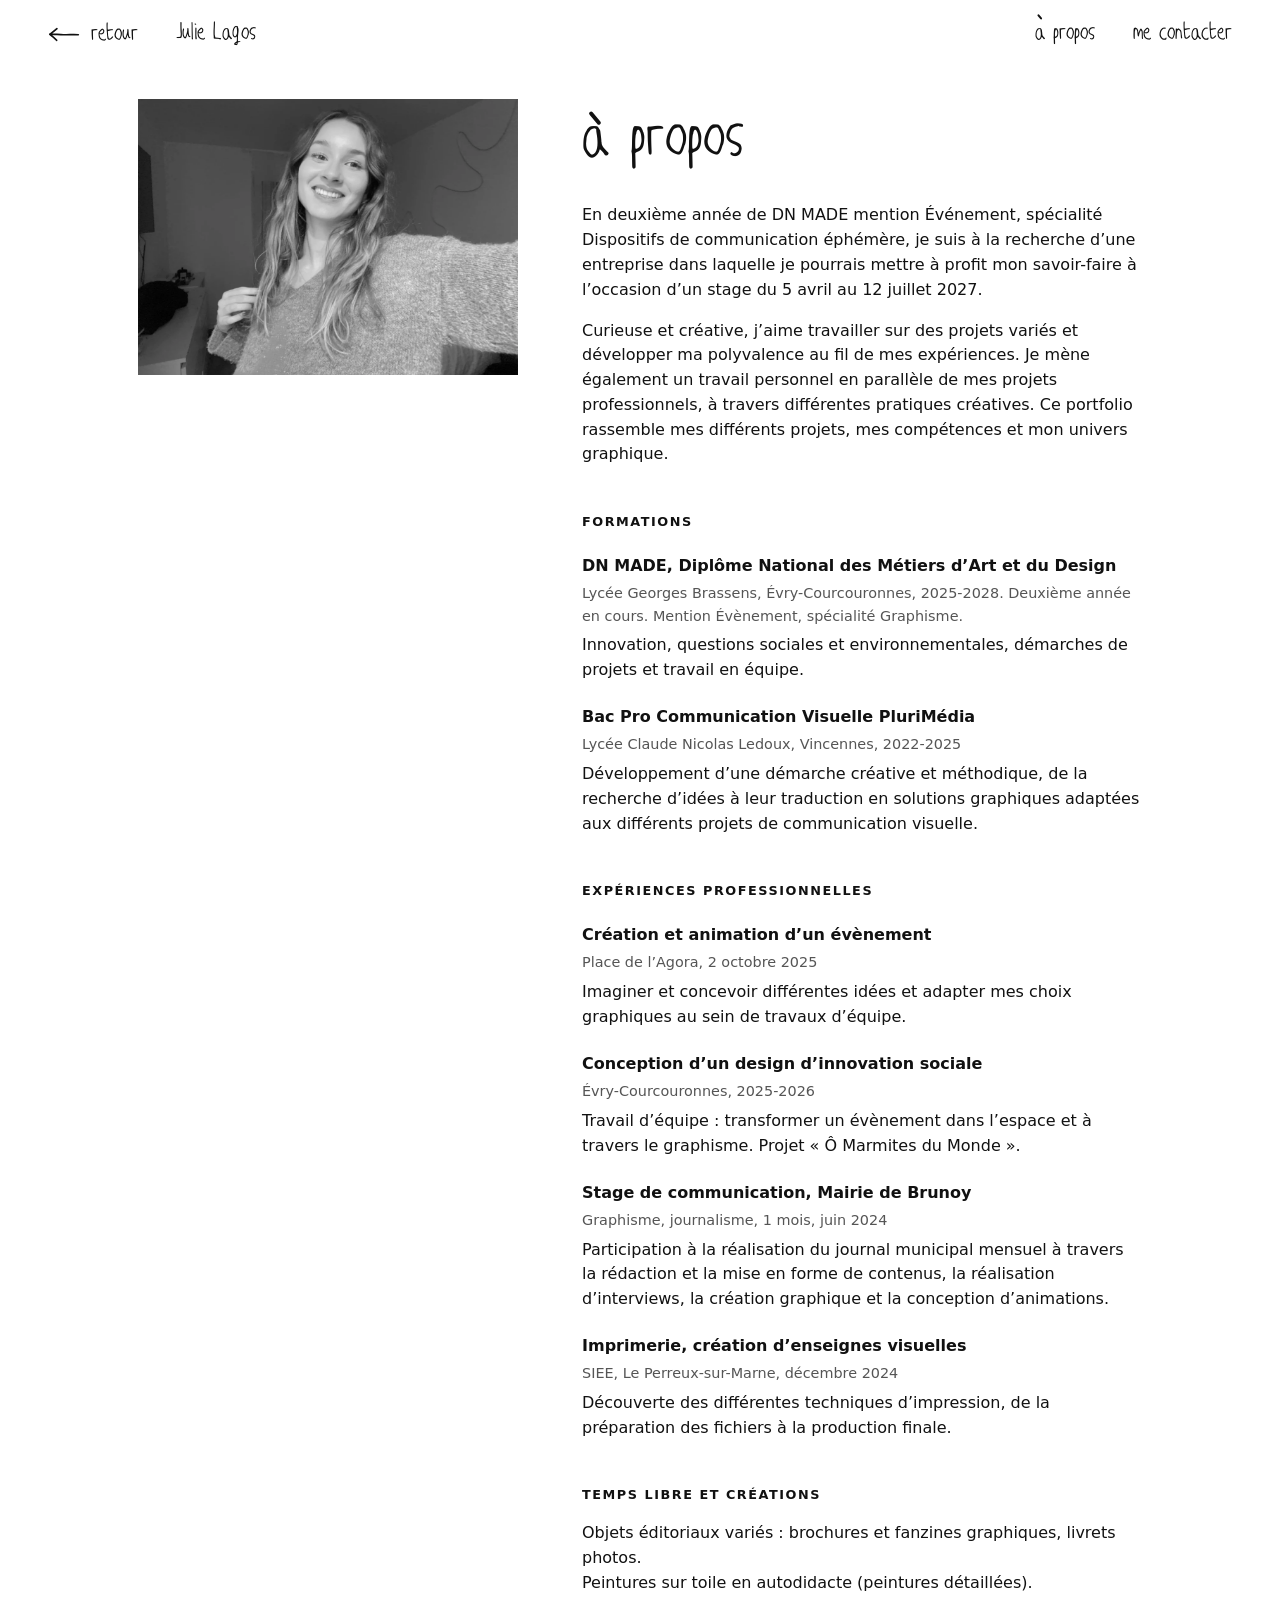
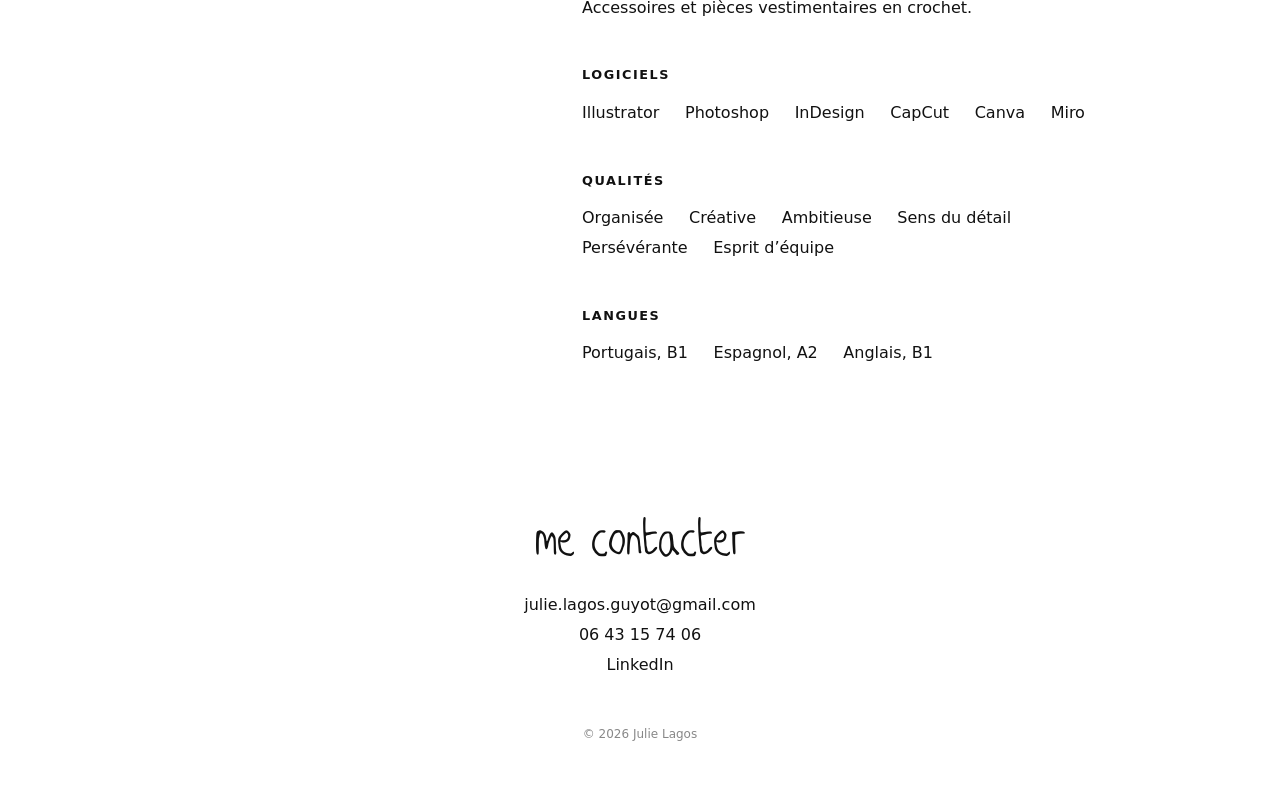
==== apropos.html @ 0d0cf241 "deploy: mise à jour du site (12/10/2026 23:40)" ====
<!DOCTYPE html>
<html lang="fr">
<head>
<meta charset="UTF-8">
<meta name="viewport" content="width=device-width, initial-scale=1.0">
<title>À propos | Julie Lagos</title>
<meta name="description" content="Julie Lagos, étudiante en DN MADE mention Événement : parcours, expériences, logiciels et contact.">
<link rel="stylesheet" href="css/site.css">
</head>
<body>
<main class="apropos">
  <img class="apropos-photo" src="images/p/apropos/julie.webp" width="1200" height="872" alt="Portrait de Julie Lagos">

  <div>
    <h1>à propos</h1>
    <p>En deuxième année de DN MADE mention Événement, spécialité Dispositifs de communication éphémère, je suis à la recherche d’une entreprise dans laquelle je pourrais mettre à profit mon savoir-faire à l’occasion d’un stage du 5 avril au 12 juillet 2027.</p>
    <p>Curieuse et créative, j’aime travailler sur des projets variés et développer ma polyvalence au fil de mes expériences. Je mène également un travail personnel en parallèle de mes projets professionnels, à travers différentes pratiques créatives. Ce portfolio rassemble mes différents projets, mes compétences et mon univers graphique.</p>

    <h2>Formations</h2>
    <h3>DN MADE, Diplôme National des Métiers d’Art et du Design</h3>
    <p class="detail">Lycée Georges Brassens, Évry-Courcouronnes, 2025-2028. Deuxième année en cours. Mention Évènement, spécialité Graphisme.</p>
    <p>Innovation, questions sociales et environnementales, démarches de projets et travail en équipe.</p>

    <h3>Bac Pro Communication Visuelle PluriMédia</h3>
    <p class="detail">Lycée Claude Nicolas Ledoux, Vincennes, 2022-2025</p>
    <p>Développement d’une démarche créative et méthodique, de la recherche d’idées à leur traduction en solutions graphiques adaptées aux différents projets de communication visuelle.</p>

    <h2>Expériences professionnelles</h2>
    <h3>Création et animation d’un évènement</h3>
    <p class="detail">Place de l’Agora, 2 octobre 2025</p>
    <p>Imaginer et concevoir différentes idées et adapter mes choix graphiques au sein de travaux d’équipe.</p>

    <h3>Conception d’un design d’innovation sociale</h3>
    <p class="detail">Évry-Courcouronnes, 2025-2026</p>
    <p>Travail d’équipe : transformer un évènement dans l’espace et à travers le graphisme. Projet « Ô Marmites du Monde ».</p>

    <h3>Stage de communication, Mairie de Brunoy</h3>
    <p class="detail">Graphisme, journalisme, 1 mois, juin 2024</p>
    <p>Participation à la réalisation du journal municipal mensuel à travers la rédaction et la mise en forme de contenus, la réalisation d’interviews, la création graphique et la conception d’animations.</p>

    <h3>Imprimerie, création d’enseignes visuelles</h3>
    <p class="detail">SIEE, Le Perreux-sur-Marne, décembre 2024</p>
    <p>Découverte des différentes techniques d’impression, de la préparation des fichiers à la production finale.</p>

    <h2>Temps libre et créations</h2>
    <p>Objets éditoriaux variés : brochures et fanzines graphiques, livrets photos.<br>
    Peintures sur toile en autodidacte (peintures détaillées).<br>
    Accessoires et pièces vestimentaires en crochet.</p>

    <h2>Logiciels</h2>
    <ul>
      <li>Illustrator</li>
      <li>Photoshop</li>
      <li>InDesign</li>
      <li>CapCut</li>
      <li>Canva</li>
      <li>Miro</li>
    </ul>

    <h2>Qualités</h2>
    <ul>
      <li>Organisée</li>
      <li>Créative</li>
      <li>Ambitieuse</li>
      <li>Sens du détail</li>
      <li>Persévérante</li>
      <li>Esprit d’équipe</li>
    </ul>

    <h2>Langues</h2>
    <ul>
      <li>Portugais, B1</li>
      <li>Espagnol, A2</li>
      <li>Anglais, B1</li>
    </ul>
  </div>
</main>
<script src="js/commun.js"></script>
<script>entete(); piedContact(); accentsMain();</script>
</body>
</html>
---- css/site.css ----
@font-face {
  font-family: "JW Script";
  src: url("../fonts/JW-Script.ttf") format("truetype");
  font-weight: normal;
  font-style: normal;
  font-display: swap;
}

:root {
  --fond: #ffffff;
  --encre: #111111;
  --gris: #555555;
  --gris-clair: #d8d5cf;
  --police: system-ui, -apple-system, "Segoe UI", sans-serif;
  --main: "JW Script", "Segoe Print", "Bradley Hand", cursive; /* police manuscrite de Julie */
  --marge: clamp(1rem, 4vw, 3rem);
  --fil-x: clamp(18px, 4vw, 56px);       /* position du fil depuis le bord gauche */
  --fil-retrait: clamp(64px, 11vw, 150px); /* retrait du contenu à droite du fil */
}

* {
  box-sizing: border-box;
}

html {
  scroll-behavior: smooth;
}

body {
  margin: 0;
  background: var(--fond);
  color: var(--encre);
  font-family: var(--police);
  line-height: 1.55;
}

a {
  color: inherit;
}

img {
  display: block;
  max-width: 100%;
  height: auto;
  /* Jamais de déformation : si une boîte n'a pas les proportions de l'image,
     l'image s'y loge entière au lieu d'être étirée ou écrasée. */
  object-fit: contain;
}

/* ---------- En-tête (toutes les pages) ---------- */
.entete {
  position: sticky;
  top: 0;
  z-index: 50;
  display: flex;
  align-items: baseline;
  justify-content: space-between;
  gap: 1rem;
  padding: 0.6rem var(--marge);
  background: var(--fond);
}

.entete a {
  font-family: var(--main);
  font-size: clamp(1.4rem, 2.6vw, 1.9rem);
  text-decoration: none;
}

.entete a:hover {
  text-decoration: underline;
}

.entete-gauche {
  display: flex;
  align-items: baseline;
  gap: clamp(1rem, 3vw, 2.5rem);
}

.entete-retour {
  display: inline-flex;
  align-items: center;
  gap: 0.35em;
}

.entete-retour svg {
  transform: scaleX(-1);
}

.entete nav {
  display: flex;
  gap: clamp(1rem, 3vw, 2.5rem);
  margin-left: auto;
}

/* Sur l'accueil, le petit nom n'apparaît qu'une fois le grand nom du hero passé */
.entete-nom {
  transition: opacity 0.3s ease;
}

.entete--accueil .entete-nom {
  opacity: 0;
  pointer-events: none;
}

.entete--accueil.entete--defile .entete-nom {
  opacity: 1;
  pointer-events: auto;
}

/* ---------- Hero ---------- */
.hero {
  display: flex;
  align-items: flex-end;
  flex-wrap: wrap;
  gap: 2rem;
  min-height: calc(100vh - 4rem);
  padding: 1rem clamp(1rem, 7vw, 7rem) 3rem;
}

.hero-illustration {
  flex: 0 0 auto;
  max-width: 55%;
  max-height: 88vh;
  width: auto;
  object-fit: contain;
}

.hero-texte {
  flex: 1 1 420px;
  padding-bottom: 1rem;
}

.hero-nom {
  font-family: var(--main);
  font-weight: 400;
  font-size: clamp(5.5rem, 16vw, 14rem);
  line-height: 1;
  margin: 0 0 1rem;
}

.hero-bio {
  max-width: 52ch;
  margin: 0;
  color: #333;
}

/* ---------- Fil conducteur ----------
   Le trait est un SVG généré par commun.js (dessinerFil), posé en absolu à
   gauche du contenu, et qui se dessine au fil du scroll. */
.fil {
  position: relative;
  padding: 4rem var(--marge) 6rem var(--fil-retrait);
}

.fil-trace {
  position: absolute;
  top: 0;
  left: 0;
  width: 100%;
  height: 100%;
  overflow: visible;
  pointer-events: none;
}

.fil-trace path {
  fill: none;
  stroke: var(--encre);
  stroke-linecap: round;
  stroke-linejoin: round;
}

.rubrique {
  font-family: var(--main);
  font-weight: 400;
  font-size: clamp(2.4rem, 6vw, 4.2rem);
  line-height: 1;
  margin: 0 0 3rem;
}

.rubrique:not(:first-child) {
  margin-top: 8rem;
}

.sous-rubrique {
  font-size: clamp(1.9rem, 4vw, 2.8rem);
  margin-top: 6rem;
}

/* ---------- Entrée de projet sur le fil ---------- */
.entree,
.tableau {
  scroll-margin-top: 5rem;
}

.entree {
  margin-bottom: clamp(4rem, 9vw, 7rem);
}

.livre {
  scroll-margin-top: 14rem;
}

.entree-titre {
  display: inline-block;
  margin-bottom: 1.2rem;
  text-decoration: none;
}

.entree-titre img {
  max-height: clamp(56px, 8vw, 100px);
  max-width: min(380px, 100%);
  width: auto;
  object-fit: contain;
}

.entree-titre span {
  font-family: var(--main);
  font-size: clamp(2.2rem, 5vw, 3.4rem);
  line-height: 1;
}

.entree-titre:hover span {
  text-decoration: underline;
}

.entree-images {
  display: flex;
  flex-wrap: wrap;
  gap: clamp(0.6rem, 1.5vw, 1.2rem);
  text-decoration: none;
}

.entree-images img {
  /* hauteur plafonnée plutôt qu'imposée : une image trop large pour l'écran
     rétrécit en gardant ses proportions */
  width: auto;
  height: auto;
  max-height: clamp(120px, 17vw, 230px);
}

.entree-titre img,
.entree-images img {
  transition: opacity 0.25s ease;
}

.entree-titre:hover img,
.entree-images:hover img {
  opacity: 0.85;
}

/* ---------- Carnets ---------- */
.carnets {
  margin-bottom: 4rem;
}

.carnets-scene {
  --ecart: min(250px, 27vw);
  position: relative;
  height: clamp(300px, 40vw, 420px);
  max-width: 900px;
  margin: 0 auto;
  touch-action: pan-y;
  user-select: none;
}

.livre {
  position: absolute;
  left: 50%;
  top: 46%;
  width: max-content;
  margin: 0;
  padding: 0;
  border: 0;
  background: none;
  cursor: pointer;
  font: inherit;
  color: inherit;
  transform: translate(-50%, -50%) translateX(var(--x, 0)) rotate(var(--r, 0deg)) scale(var(--s, 1));
  transition: transform 0.6s cubic-bezier(0.3, 0.7, 0.2, 1), filter 0.6s ease;
}

.livre img {
  width: auto;
  height: clamp(130px, 18vw, 220px); /* même hauteur pour les trois livres */
  margin: 0 auto;
  filter: drop-shadow(0 8px 12px rgba(0, 0, 0, 0.18));
  pointer-events: none;
}

.livre-nom {
  display: block;
  max-width: 13em;
  margin-left: auto;
  margin-right: auto;
  margin-top: 0.8rem;
  font-size: 0.8rem;
  text-align: center;
  transition: opacity 0.4s ease;
}

.livre[data-place="0"] {
  --x: 0px;
  --r: -2deg;
  --s: 1.15;
  z-index: 3;
}

.livre[data-place="-1"] {
  --x: calc(var(--ecart) * -1);
  --r: -11deg;
  --s: 0.82;
  z-index: 2;
}

.livre[data-place="1"] {
  --x: var(--ecart);
  --r: 9deg;
  --s: 0.82;
  z-index: 2;
}

.livre:not([data-place="0"]) {
  filter: saturate(0.6);
}

.livre:not([data-place="0"]) .livre-nom {
  opacity: 0.55;
}

.carnets-commandes {
  display: flex;
  justify-content: center;
  align-items: center;
  gap: 1.5rem;
  font-size: 0.8rem;
  color: var(--gris);
}

.carnets-commandes button {
  display: flex;
  align-items: center;
  border: 0;
  background: none;
  cursor: pointer;
  color: var(--encre);
  padding: 0.3rem 0.4rem;
}

.carnets-commandes svg {
  width: 30px;
  height: auto;
  overflow: visible;
}

.carnets-commandes path {
  fill: none;
  stroke: currentColor;
  stroke-width: 1.6;
  stroke-linecap: round;
  stroke-linejoin: round;
}

.carnets-prec svg {
  transform: scaleX(-1);
}

/* ---------- Tableaux ---------- */
.tableaux {
  display: grid;
  grid-template-columns: repeat(3, minmax(0, 1fr));
  gap: clamp(2rem, 5vw, 4.5rem) clamp(1.2rem, 3vw, 2.5rem);
}

.tableau {
  text-decoration: none;
}

.tableau-images {
  display: grid;
  grid-template-columns: 1.7fr 1fr;
  gap: 0.5rem;
  align-items: start;
}

/* Images montrées entières, à leur format (comme sur la maquette) : rien n'est recadré */
.tableau-images img {
  width: 100%;
}

.tableau-images img:first-child {
  grid-row: 1 / 3;
}

.tableau-nom {
  display: block;
  margin-top: 0.7rem;
  font-size: 0.9rem;
}

.tableau:hover .tableau-nom {
  text-decoration: underline;
}

/* ---------- Page projet ---------- */
.fiche {
  padding: 2rem var(--marge) 5rem;
  max-width: 1500px;
  margin: 0 auto;
}

.fiche-haut {
  display: grid;
  grid-template-columns: minmax(0, 1fr) minmax(0, 1.5fr);
  gap: clamp(1.5rem, 5vw, 5rem);
  align-items: start;
  margin-bottom: clamp(3rem, 7vw, 6rem);
}

.fiche-titre {
  margin: 0;
  font-family: var(--main);
  font-weight: 400;
  font-size: clamp(2.6rem, 6vw, 4.5rem);
  line-height: 1;
}

.fiche-titre img {
  max-height: 150px;
  max-width: 100%;
  width: auto;
}

.fiche-texte p {
  margin: 0 0 1rem;
  max-width: 68ch;
  font-size: 0.95rem;
}

.fiche-lien {
  display: inline-block;
  margin-top: 0.5rem;
  font-family: var(--main);
  font-size: 1.6rem;
}

.fiche-images {
  display: grid;
  grid-template-columns: repeat(2, minmax(0, 1fr));
  gap: clamp(1rem, 3vw, 2.5rem);
  align-items: center;
}

.fiche-images img {
  width: 100%;
}

.fiche-images .large {
  grid-column: 1 / -1;
}

.fiche-images .paire {
  grid-column: 1 / -1;
  display: flex;
  align-items: flex-end;
  gap: clamp(1rem, 3vw, 2.5rem);
}

.paire img:first-child {
  flex: 1 1 0;
  min-width: 0;
}

.paire img:last-child {
  flex: 0.45 1 0;
  min-width: 0;
}

.suite {
  display: flex;
  justify-content: space-between;
  gap: 1rem;
  margin-top: 5rem;
  font-family: var(--main);
  font-size: clamp(1.4rem, 3vw, 2rem);
}

.suite a {
  display: inline-flex;
  align-items: center;
  gap: 0.4em;
  line-height: 1.05;
  text-decoration: none;
}

/* La flèche est centrée sur la hauteur du nom (au milieu quand il passe
   sur plusieurs lignes). */
.suite-fleche {
  flex: 0 0 auto;
  display: flex;
  align-items: center;
  height: 1.05em;
}

.suite-fleche svg {
  width: 1.05em;
  height: auto;
  overflow: visible;
}

.suite-fleche path {
  fill: none;
  stroke: currentColor;
  stroke-width: 1.6;
  stroke-linecap: round;
  stroke-linejoin: round;
}

.suite-prec .suite-fleche svg {
  transform: scaleX(-1);
}

.suite a:hover {
  text-decoration: underline;
}

/* ---------- Galerie (carnets, tableaux) : dessins en grand, sans légende ---------- */
.galerie-images img {
  width: auto;
  height: auto;
  max-width: 100%;
  max-height: 94vh;
  margin: 0 auto clamp(2rem, 6vh, 4rem);
}

/* Carnets, d'après la maquette 4 : couverture + nom en haut, dessins deux par ligne */
.carnet-entete {
  display: flex;
  align-items: center;
  gap: clamp(1.5rem, 4vw, 3.5rem);
  margin: 0 0 clamp(2rem, 5vw, 3.5rem);
  font-family: var(--police);
  font-size: 1.05rem;
  font-weight: 400;
}

.carnet-entete img {
  width: auto;
  height: clamp(90px, 11vw, 140px);
  filter: drop-shadow(0 6px 10px rgba(0, 0, 0, 0.18));
}

.galerie-images--carnet .rangee {
  display: flex;
  align-items: flex-start; /* chaque dessin garde sa hauteur naturelle, pas étiré à celle de la ligne */
  gap: clamp(0.8rem, 2vw, 1.6rem);
  margin-bottom: clamp(0.8rem, 2vw, 1.6rem);
}

.galerie-images--carnet img {
  min-width: 0;
  width: 100%;
  max-height: none;
  margin: 0;
}

/* dessin seul sur la dernière ligne : même largeur qu'une moitié de ligne */
.galerie-images--carnet .rangee img:only-child {
  flex: 0 1 50% !important;
}

/* Texte présent pour les lecteurs d'écran mais pas à l'écran */
.invisible {
  position: absolute;
  width: 1px;
  height: 1px;
  overflow: hidden;
  clip-path: inset(50%);
  white-space: nowrap;
}

@media (max-width: 700px) {
  .galerie-images--carnet .rangee {
    flex-direction: column;
  }

  .galerie-images--carnet .rangee img,
  .galerie-images--carnet .rangee img:only-child {
    flex: none !important;
  }
}

/* ---------- À propos ---------- */
.apropos {
  display: grid;
  grid-template-columns: minmax(0, 380px) minmax(0, 1fr);
  gap: clamp(1.5rem, 5vw, 4rem);
  align-items: start;
  max-width: 1100px;
  margin: 0 auto;
  padding: 2rem var(--marge) 5rem;
}

.apropos-photo {
  position: sticky;
  top: 5rem;
  width: 100%;
}

.apropos h1 {
  margin: 0 0 1.5rem;
  font-family: var(--main);
  font-weight: 400;
  font-size: clamp(3rem, 7vw, 5rem);
  line-height: 1;
}

.apropos h2 {
  margin: 2.8rem 0 1rem;
  font-size: 0.8rem;
  font-weight: 600;
  letter-spacing: 0.12em;
  text-transform: uppercase;
}

.apropos p {
  margin: 0 0 1rem;
  max-width: 65ch;
}

.apropos h3 {
  margin: 1.4rem 0 0.2rem;
  font-size: 1rem;
}

.apropos .detail {
  margin: 0 0 0.4rem;
  color: var(--gris);
  font-size: 0.9rem;
}

.apropos ul {
  margin: 0;
  padding: 0;
  list-style: none;
  display: flex;
  flex-wrap: wrap;
  gap: 0.3rem 1.6rem;
}

/* ---------- Contact (bas de toutes les pages) ---------- */
.contact {
  padding: 4rem var(--marge) 3rem;
  text-align: center;
  scroll-margin-top: 4rem;
}

.contact h2 {
  margin: 0 0 1.2rem;
  font-family: var(--main);
  font-weight: 400;
  font-size: clamp(2.6rem, 6vw, 4rem);
  line-height: 1;
}

.contact p {
  margin: 0.3rem 0;
}

.contact a {
  text-decoration: none;
}

.contact a:hover {
  text-decoration: underline;
}

.contact small {
  display: block;
  margin-top: 3rem;
  color: #888;
  font-size: 0.75rem;
}

/* ---------- Écrans étroits ---------- */
@media (max-width: 900px) {
  .tableaux {
    grid-template-columns: repeat(2, minmax(0, 1fr));
  }
}

@media (max-width: 700px) {
  .hero {
    flex-direction: column;
    align-items: center;
    text-align: center;
  }

  .hero-illustration {
    max-width: 80%;
    max-height: 60vh;
  }

  .fiche-haut,
  .apropos {
    grid-template-columns: 1fr;
  }

  .apropos-photo {
    position: static;
    max-width: 330px;
  }

  .fiche-images {
    grid-template-columns: 1fr;
  }

  .tableaux {
    grid-template-columns: 1fr;
  }
}

@media (prefers-reduced-motion: reduce) {
  html {
    scroll-behavior: auto;
  }

  .livre {
    transition: none;
  }
}

/* ---------- Accents dessinés (police manuscrite sans accents, voir accentsMain) ---------- */
.acc {
  position: relative;
  display: inline-block;
}

.acc::before,
.acc::after {
  position: absolute;
  left: 50%;
  top: var(--acc-haut, 0.13em);
  width: 0.055em;
  min-width: 1.5px;
  height: 0.2em;
  border-radius: 1em;
  background: currentColor;
}

.acc--maj {
  --acc-haut: -0.12em;
}

.acc--aigu::after {
  content: "";
  transform: translateX(-30%) rotate(40deg);
}

.acc--grave::after {
  content: "";
  transform: translateX(-70%) rotate(-40deg);
}

.acc--circ::before,
.acc--circ::after {
  content: "";
  height: 0.15em;
}

.acc--circ::before {
  transform: translateX(-95%) rotate(42deg);
}

.acc--circ::after {
  transform: translateX(-5%) rotate(-42deg);
}

.acc--trema::before,
.acc--trema::after {
  content: "";
  width: 0.07em;
  height: 0.07em;
  top: calc(var(--acc-haut, 0.16em) + 0.08em);
}

.acc--trema::before {
  transform: translateX(-160%);
}

.acc--trema::after {
  transform: translateX(80%);
}

.acc--cedille::after {
  content: "";
  top: auto;
  bottom: 0.08em;
  height: 0.14em;
  transform: translateX(-30%) rotate(25deg);
}

.hors-police {
  font-family: var(--police);
  font-size: 0.7em;
}

/* ---------- Images agrandissables (pages projet) ---------- */
.agrandissable {
  cursor: zoom-in;
  transition: transform 0.45s ease;
}

.agrandissable:hover,
.agrandissable:focus-visible {
  transform: scale(1.025);
}

.agrandissable:focus-visible {
  outline: 1px solid var(--encre);
  outline-offset: 4px;
}

.visionneuse {
  position: fixed;
  inset: 0;
  z-index: 100;
  display: flex;
  align-items: center;
  justify-content: center;
  /* marges latérales fixes : les flèches restent sur les bords, hors de l'œuvre */
  padding: 3.5rem clamp(3.5rem, 7vw, 6rem) 2rem;
  background: var(--fond);
  touch-action: pan-y;
}

.visionneuse[hidden] {
  display: none;
}

.visionneuse img {
  max-width: min(100%, 1600px);
  max-height: 100%;
  width: auto;
  height: auto;
  min-width: 0;
  object-fit: contain;
  animation: apparition 0.25s ease;
}

@keyframes apparition {
  from { opacity: 0; transform: scale(0.97); }
}

.visionneuse button {
  border: 0;
  background: none;
  cursor: pointer;
  color: var(--encre);
  padding: 0.3rem 0.6rem;
}

.visionneuse-fermer {
  position: absolute;
  top: 0.8rem;
  right: var(--marge);
  font-family: var(--main);
  font-size: 1.8rem;
}

.visionneuse-fermer:hover {
  text-decoration: underline;
}

.visionneuse-fleche {
  position: absolute;
  top: 50%;
  transform: translateY(-50%);
  display: flex;
  align-items: center;
  padding: 0.8rem !important;
}

.visionneuse-prec {
  left: clamp(0.4rem, 2vw, 1.8rem);
}

.visionneuse-suiv {
  right: clamp(0.4rem, 2vw, 1.8rem);
}

.visionneuse-fleche svg {
  width: clamp(30px, 3vw, 42px);
  height: auto;
  overflow: visible;
}

.visionneuse-fleche path {
  fill: none;
  stroke: currentColor;
  stroke-width: 1.6;
  stroke-linecap: round;
  stroke-linejoin: round;
}

.visionneuse-prec svg {
  transform: scaleX(-1);
}

@media (max-width: 700px) {
  .visionneuse-fleche {
    display: none;
  }
}

@media (prefers-reduced-motion: reduce) {
  .agrandissable,
  .visionneuse img {
    transition: none;
    animation: none;
  }
}

/* ---------- Pages projet : liens précédent / suivant fixés à mi-hauteur sur les côtés ---------- */
.fiche--cotes {
  padding-left: clamp(7rem, 13vw, 12rem);
  padding-right: clamp(7rem, 13vw, 12rem);
}

.suite--cotes a {
  position: fixed;
  top: 50%;
  z-index: 40;
  width: clamp(6.5rem, 11vw, 10.5rem);
  margin-top: -0.7rem; /* la première ligne est centrée sur la mi-hauteur, un nom long descend */
  line-height: 1.05;
}

.suite--cotes .suite-prec {
  left: clamp(0.6rem, 1.5vw, 1.5rem);
}

.suite--cotes .suite-suiv {
  right: clamp(0.6rem, 1.5vw, 1.5rem);
  justify-content: flex-end;
  text-align: right;
}

@media (max-width: 700px) {
  .fiche--cotes {
    padding-left: var(--marge);
    padding-right: var(--marge);
  }

  .suite--cotes a {
    position: static;
    display: inline-flex;
    width: auto;
    margin-top: 0;
  }

}
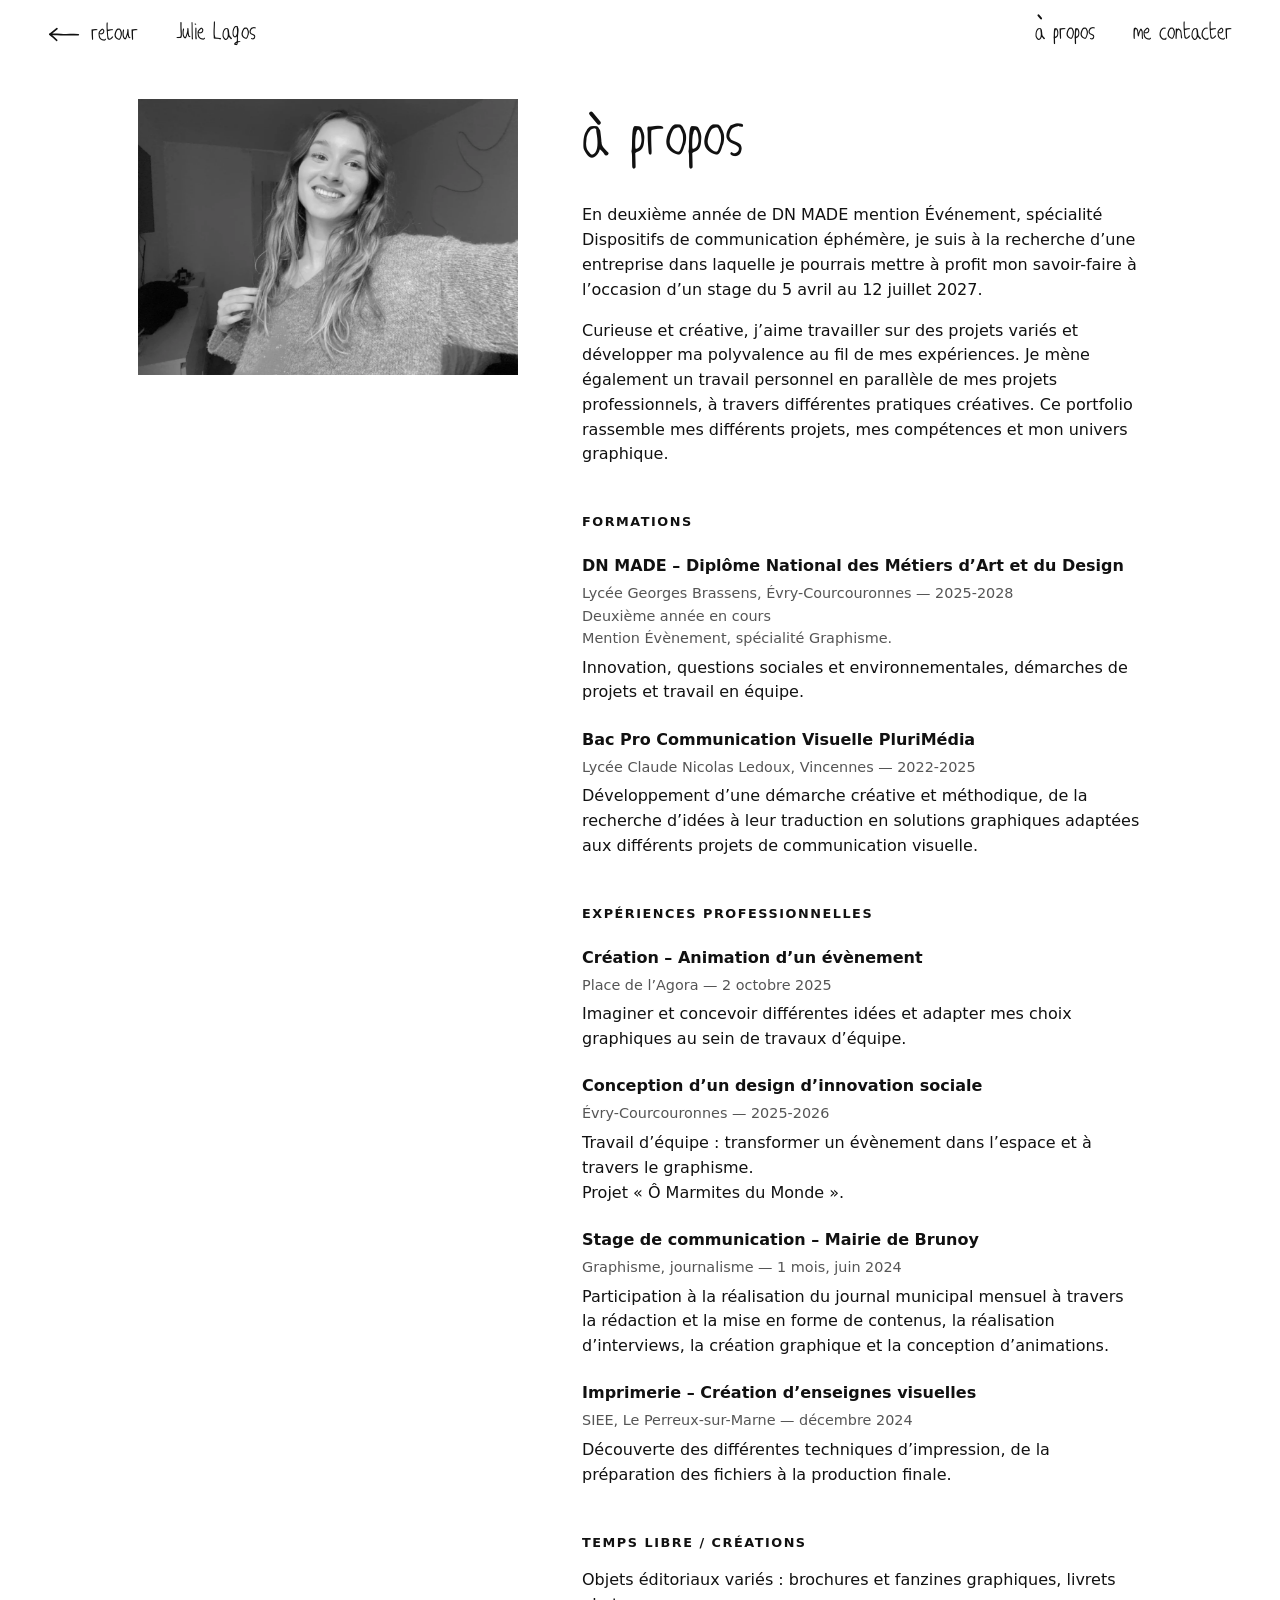
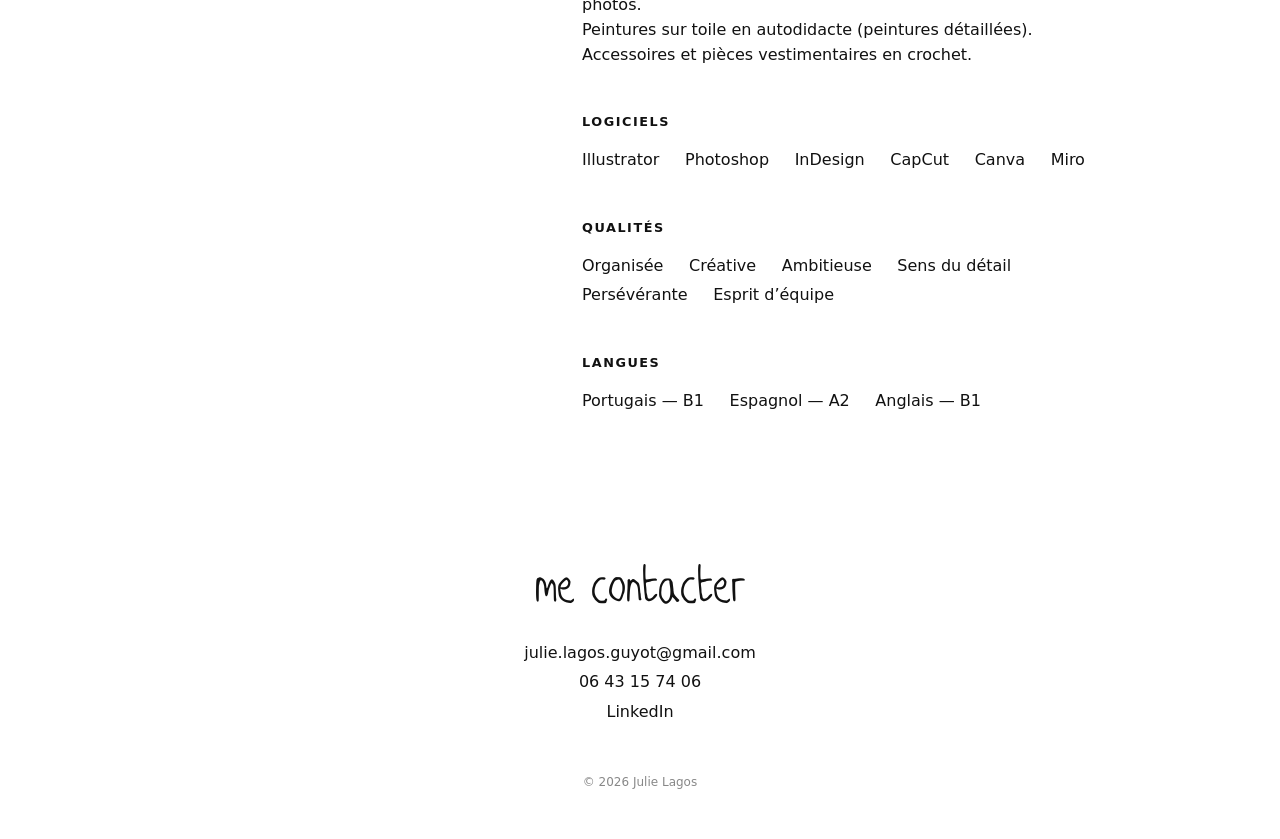
==== commit c3ab08b6: "deploy: mise à jour du site (05/11/2026 19:20)" ====
--- a/apropos.html
+++ b/apropos.html
@@ -16,38 +16,38 @@
     <p>En deuxième année de DN MADE mention Événement, spécialité Dispositifs de communication éphémère, je suis à la recherche d’une entreprise dans laquelle je pourrais mettre à profit mon savoir-faire à l’occasion d’un stage du 5 avril au 12 juillet 2027.</p>
     <p>Curieuse et créative, j’aime travailler sur des projets variés et développer ma polyvalence au fil de mes expériences. Je mène également un travail personnel en parallèle de mes projets professionnels, à travers différentes pratiques créatives. Ce portfolio rassemble mes différents projets, mes compétences et mon univers graphique.</p>
 
-    <h2>Formations</h2>
-    <h3>DN MADE, Diplôme National des Métiers d’Art et du Design</h3>
-    <p class="detail">Lycée Georges Brassens, Évry-Courcouronnes, 2025-2028. Deuxième année en cours. Mention Évènement, spécialité Graphisme.</p>
+    <h2>FORMATIONS</h2>
+    <h3>DN MADE – Diplôme National des Métiers d’Art et du Design</h3>
+    <p class="detail">Lycée Georges Brassens, Évry-Courcouronnes — 2025-2028<br>Deuxième année en cours<br>Mention Évènement, spécialité Graphisme.</p>
     <p>Innovation, questions sociales et environnementales, démarches de projets et travail en équipe.</p>
 
     <h3>Bac Pro Communication Visuelle PluriMédia</h3>
-    <p class="detail">Lycée Claude Nicolas Ledoux, Vincennes, 2022-2025</p>
+    <p class="detail">Lycée Claude Nicolas Ledoux, Vincennes — 2022-2025</p>
     <p>Développement d’une démarche créative et méthodique, de la recherche d’idées à leur traduction en solutions graphiques adaptées aux différents projets de communication visuelle.</p>
 
-    <h2>Expériences professionnelles</h2>
-    <h3>Création et animation d’un évènement</h3>
-    <p class="detail">Place de l’Agora, 2 octobre 2025</p>
+    <h2>EXPÉRIENCES PROFESSIONNELLES</h2>
+    <h3>Création – Animation d’un évènement</h3>
+    <p class="detail">Place de l’Agora — 2 octobre 2025</p>
     <p>Imaginer et concevoir différentes idées et adapter mes choix graphiques au sein de travaux d’équipe.</p>
 
     <h3>Conception d’un design d’innovation sociale</h3>
-    <p class="detail">Évry-Courcouronnes, 2025-2026</p>
-    <p>Travail d’équipe : transformer un évènement dans l’espace et à travers le graphisme. Projet « Ô Marmites du Monde ».</p>
+    <p class="detail">Évry-Courcouronnes — 2025-2026</p>
+    <p>Travail d’équipe : transformer un évènement dans l’espace et à travers le graphisme.<br>Projet « Ô Marmites du Monde ».</p>
 
-    <h3>Stage de communication, Mairie de Brunoy</h3>
-    <p class="detail">Graphisme, journalisme, 1 mois, juin 2024</p>
+    <h3>Stage de communication – Mairie de Brunoy</h3>
+    <p class="detail">Graphisme, journalisme — 1 mois, juin 2024</p>
     <p>Participation à la réalisation du journal municipal mensuel à travers la rédaction et la mise en forme de contenus, la réalisation d’interviews, la création graphique et la conception d’animations.</p>
 
-    <h3>Imprimerie, création d’enseignes visuelles</h3>
-    <p class="detail">SIEE, Le Perreux-sur-Marne, décembre 2024</p>
+    <h3>Imprimerie – Création d’enseignes visuelles</h3>
+    <p class="detail">SIEE, Le Perreux-sur-Marne — décembre 2024</p>
     <p>Découverte des différentes techniques d’impression, de la préparation des fichiers à la production finale.</p>
 
-    <h2>Temps libre et créations</h2>
+    <h2>TEMPS LIBRE / CRÉATIONS</h2>
     <p>Objets éditoriaux variés : brochures et fanzines graphiques, livrets photos.<br>
     Peintures sur toile en autodidacte (peintures détaillées).<br>
     Accessoires et pièces vestimentaires en crochet.</p>
 
-    <h2>Logiciels</h2>
+    <h2>LOGICIELS</h2>
     <ul>
       <li>Illustrator</li>
       <li>Photoshop</li>
@@ -57,7 +57,7 @@
       <li>Miro</li>
     </ul>
 
-    <h2>Qualités</h2>
+    <h2>QUALITÉS</h2>
     <ul>
       <li>Organisée</li>
       <li>Créative</li>
@@ -67,11 +67,11 @@
       <li>Esprit d’équipe</li>
     </ul>
 
-    <h2>Langues</h2>
+    <h2>LANGUES</h2>
     <ul>
-      <li>Portugais, B1</li>
-      <li>Espagnol, A2</li>
-      <li>Anglais, B1</li>
+      <li>Portugais — B1</li>
+      <li>Espagnol — A2</li>
+      <li>Anglais — B1</li>
     </ul>
   </div>
 </main>
--- a/css/site.css
+++ b/css/site.css
@@ -14,8 +14,12 @@
   --police: system-ui, -apple-system, "Segoe UI", sans-serif;
   --main: "JW Script", "Segoe Print", "Bradley Hand", cursive; /* police manuscrite de Julie */
   --marge: clamp(1rem, 4vw, 3rem);
-  --fil-x: clamp(18px, 4vw, 56px);       /* position du fil depuis le bord gauche */
-  --fil-retrait: clamp(64px, 11vw, 150px); /* retrait du contenu à droite du fil */
+  /* fil 4 fois plus loin du bord qu'avant, ensemble fil + projets (1108px) centré sur
+     grand écran (même formule que commun.js) ; même écart fil -> projets qu'avant */
+  /* air autour des gros titres : en défilant, on ne voit presque que le titre (retour de Julie 05/11) */
+  --ecart-rubrique: 38vh;
+  --fil-x: max(36px, 16vw, calc((100vw - 1108px) / 2));
+  --fil-retrait: calc(var(--fil-x) + clamp(46px, 6.4vw, 92px));
 }
 
 * {
@@ -113,34 +117,42 @@
   align-items: flex-end;
   flex-wrap: wrap;
   gap: 2rem;
+  /* grand dessin sur presque toute la hauteur ; nom et présentation remontés
+     et centrés à côté (retour de Julie du 05/11, remplace la maquette du PDF) */
   min-height: calc(100vh - 4rem);
-  padding: 1rem clamp(1rem, 7vw, 7rem) 3rem;
+  padding: 1rem clamp(1rem, 7vw, 7rem) 2.5rem;
+  gap: clamp(1rem, 2.5vw, 2.5rem);
 }
 
 .hero-illustration {
   flex: 0 0 auto;
-  max-width: 55%;
-  max-height: 88vh;
+  max-width: 42%;
+  max-height: calc(100vh - 8rem);
   width: auto;
   object-fit: contain;
 }
 
 .hero-texte {
-  flex: 1 1 420px;
-  padding-bottom: 1rem;
-}
-
+  flex: 1 1 360px;
+  align-self: center;
+  text-align: center;
+}
+
+/* nom divisé par deux par rapport à l'ancienne version (demande Julie) */
 .hero-nom {
   font-family: var(--main);
   font-weight: 400;
-  font-size: clamp(5.5rem, 16vw, 14rem);
+  font-size: clamp(2.75rem, 8vw, 7rem);
   line-height: 1;
-  margin: 0 0 1rem;
-}
-
+  margin: 0 0 0.7rem;
+}
+
+/* présentation sur la longueur, environ 3 lignes */
 .hero-bio {
-  max-width: 52ch;
-  margin: 0;
+  max-width: min(80ch, 100%);
+  margin: 0 auto;
+  font-size: 0.86rem;
+  line-height: 1.55;
   color: #333;
 }
 
@@ -149,7 +161,7 @@
    gauche du contenu, et qui se dessine au fil du scroll. */
 .fil {
   position: relative;
-  padding: 4rem var(--marge) 6rem var(--fil-retrait);
+  padding: var(--ecart-rubrique) var(--marge) 10rem var(--fil-retrait);
 }
 
 .fil-trace {
@@ -172,18 +184,26 @@
 .rubrique {
   font-family: var(--main);
   font-weight: 400;
-  font-size: clamp(2.4rem, 6vw, 4.2rem);
+  /* police x2 par rapport à avant (4.2rem -> 8.4rem) */
+  font-size: clamp(3rem, 12vw, 8.4rem);
   line-height: 1;
-  margin: 0 0 3rem;
+  text-align: center;
+  /* centré sur la page (et pas seulement dans la colonne à droite du fil) */
+  width: fit-content;
+  max-width: 100%;
+  margin: 0 auto var(--ecart-rubrique);
+  position: relative;
+  left: calc((var(--marge) - var(--fil-retrait)) / 2);
 }
 
 .rubrique:not(:first-child) {
-  margin-top: 8rem;
-}
-
+  margin-top: var(--ecart-rubrique);
+}
+
+/* les sous-rubriques (carnets, peintures) reçoivent le même traitement que les rubriques */
+/* carnets, peintures : police x2 par rapport à avant (2.8rem -> 5.6rem) */
 .sous-rubrique {
-  font-size: clamp(1.9rem, 4vw, 2.8rem);
-  margin-top: 6rem;
+  font-size: clamp(2.6rem, 8vw, 5.6rem);
 }
 
 /* ---------- Entrée de projet sur le fil ---------- */
@@ -211,6 +231,10 @@
   max-width: min(380px, 100%);
   width: auto;
   object-fit: contain;
+}
+
+.entree-titre--carre img {
+  max-height: clamp(110px, 13vw, 180px);
 }
 
 .entree-titre span {
@@ -251,6 +275,8 @@
 /* ---------- Carnets ---------- */
 .carnets {
   margin-bottom: 4rem;
+  /* sur téléphone, le livre de côté dépassait de l'écran (défilement horizontal) */
+  overflow-x: clip;
 }
 
 .carnets-scene {
@@ -365,40 +391,57 @@
 }
 
 /* ---------- Tableaux ---------- */
+/* Peintures : une œuvre par ligne, centrée (demande Julie) */
 .tableaux {
-  display: grid;
-  grid-template-columns: repeat(3, minmax(0, 1fr));
-  gap: clamp(2rem, 5vw, 4.5rem) clamp(1.2rem, 3vw, 2.5rem);
+  display: flex;
+  flex-direction: column;
+  align-items: center;
+  gap: clamp(3rem, 7vw, 6rem);
 }
 
 .tableau {
+  width: 100%;
+  max-width: min(760px, 100%);
+}
+
+/* Grand écran : carnets et peintures au centre de la page, alignés sur leur titre
+   (sur écran plus étroit, ce décalage les ferait passer sur le fil) */
+@media (min-width: 1200px) {
+  .carnets,
+  .tableaux {
+    position: relative;
+    left: calc((var(--marge) - var(--fil-retrait)) / 2);
+  }
+}
+
+/* Amy / New Way : pas d'espace entre les deux petites photos */
+.tableau--colle .tableau-vignettes {
+  gap: 0;
+}
+
+.tableau-images {
+  display: flex;
   text-decoration: none;
-}
-
-.tableau-images {
-  display: grid;
-  grid-template-columns: 1.7fr 1fr;
   gap: 0.5rem;
-  align-items: start;
+  align-items: flex-start;
+}
+
+.tableau-grande {
+  flex: 1.7 1 0;
+  min-width: 0;
+}
+
+.tableau-vignettes {
+  flex: 1 1 0;
+  min-width: 0;
+  display: flex;
+  flex-direction: column;
+  gap: 0.5rem;
 }
 
 /* Images montrées entières, à leur format (comme sur la maquette) : rien n'est recadré */
 .tableau-images img {
   width: 100%;
-}
-
-.tableau-images img:first-child {
-  grid-row: 1 / 3;
-}
-
-.tableau-nom {
-  display: block;
-  margin-top: 0.7rem;
-  font-size: 0.9rem;
-}
-
-.tableau:hover .tableau-nom {
-  text-decoration: underline;
 }
 
 /* ---------- Page projet ---------- */
@@ -443,6 +486,50 @@
   font-size: 1.6rem;
 }
 
+/* Page projet : images à gauche (défilent), titre + texte à droite (restent en place) */
+.fiche-corps {
+  display: grid;
+  grid-template-columns: minmax(0, 1fr) clamp(240px, 26%, 360px);
+  gap: clamp(1.5rem, 5vw, 4rem);
+  align-items: start;
+  margin-bottom: 3rem;
+}
+
+/* Texte du projet : reste au milieu de l'écran, à droite, pendant que les images défilent.
+   Il occupe toute la hauteur visible sous l'en-tête (plus de titre caché dessous)
+   et s'y centre verticalement ; s'il est plus long que l'écran, il défile dans sa colonne. */
+.fiche-aside {
+  position: sticky;
+  top: var(--entete-h, 4rem);
+  align-self: start;
+  box-sizing: border-box;
+  height: calc(100vh - var(--entete-h, 4rem));
+  display: flex;
+  flex-direction: column;
+  justify-content: safe center;
+  overflow-y: auto;
+  padding: 1rem 0;
+  scrollbar-width: none;
+}
+
+.fiche-aside.fiche-aside--long {
+  position: relative;
+  top: 0;
+  height: auto;
+  overflow: visible;
+}
+
+.fiche-aside .fiche-titre {
+  font-size: clamp(2rem, 3.4vw, 3rem);
+  margin-bottom: 1.1rem;
+}
+
+.fiche-aside .fiche-titre img {
+  /* même taille de logo quelle que soit la largeur de la colonne */
+  max-width: min(100%, 340px);
+  max-height: 120px;
+}
+
 .fiche-images {
   display: grid;
   grid-template-columns: repeat(2, minmax(0, 1fr));
@@ -454,25 +541,161 @@
   width: 100%;
 }
 
+/* Lignes : images côte à côte, même hauteur (largeur proportionnelle au format) */
+.fiche-images .rang {
+  grid-column: 1 / -1;
+}
+
+.fiche-images .ligne {
+  display: flex;
+  align-items: flex-start;
+  gap: clamp(0.6rem, 1.5vw, 1.2rem);
+  width: 100%;
+}
+
+.fiche-images .ligne img {
+  min-width: 0;
+}
+
+/* Portrait parmi des paysages (flyer VW) : même présence visuelle que les photos
+   du livret au-dessus, sans paraître deux fois plus gros */
+.fiche-images img.portrait,
+.fiche-images .portrait img {
+  grid-column: 1 / -1;
+  justify-self: center;
+  width: min(34%, 330px);
+}
+
+/* Composition : grande image à gauche (2 rangées), petites à droite */
+.fiche-images .compo {
+  display: grid;
+  grid-template-columns: 2fr 1fr 1fr;
+  gap: clamp(0.6rem, 1.5vw, 1.2rem);
+  align-items: start;
+  width: 100%;
+}
+
+.fiche-images .compo img {
+  width: 100%;
+}
+
+.fiche-images .compo .compo-principale {
+  grid-row: span 2;
+}
+
+.fiche-images .rang.centre {
+  width: min(80%, 900px);
+  justify-self: center;
+}
+
+/* Images avec légende */
+.fiche-images figure {
+  margin: 0;
+  display: flex;
+  flex-direction: column;
+  gap: 0.5rem;
+}
+
+.fiche-images figcaption {
+  font-size: 0.82rem;
+  font-style: italic;
+  color: var(--gris);
+  text-align: center;
+  max-width: 60ch;
+}
+
+/* Tailles particulières : seul sur une ligne */
 .fiche-images .large {
   grid-column: 1 / -1;
 }
 
-.fiche-images .paire {
+.fiche-images .seule,
+.fiche-images .petit,
+.fiche-images .demi-centre,
+.fiche-images .seule-gauche {
   grid-column: 1 / -1;
-  display: flex;
-  align-items: flex-end;
-  gap: clamp(1rem, 3vw, 2.5rem);
-}
-
-.paire img:first-child {
-  flex: 1 1 0;
+  align-items: center;
+}
+
+.fiche-images img.seule,
+.fiche-images img.petit,
+.fiche-images img.demi-centre {
+  justify-self: center;
+}
+
+.fiche-images .seule img,
+.fiche-images img.seule {
+  width: min(65%, 640px);
+}
+
+.fiche-images .petit img,
+.fiche-images img.petit {
+  width: min(32%, 340px);
+}
+
+.fiche-images .demi-centre img,
+.fiche-images img.demi-centre {
+  width: min(50%, 480px);
+}
+
+.fiche-images .seule-gauche {
+  align-items: flex-start;
+}
+
+.fiche-images .seule-gauche img,
+.fiche-images img.seule-gauche {
+  width: min(65%, 640px);
+  justify-self: start;
+}
+
+/* Image seule calée à gauche (après les tailles, qui la centrent) */
+.fiche-images img.a-gauche {
+  justify-self: start;
+}
+
+.fiche-images img.a-droite {
+  justify-self: end;
+}
+
+/* Exactement la largeur d'une image de la grille à deux colonnes */
+.fiche-images img.demi-centre {
+  width: calc((100% - clamp(1rem, 3vw, 2.5rem)) / 2);
+}
+
+/* Colonne de droite seule (rien à gauche) */
+.fiche-images .droite {
+  grid-column: 2;
+}
+
+/* Colonne de gauche, moitié de sa largeur */
+.fiche-images .demi {
+  grid-column: 1;
+}
+
+.fiche-images img.demi,
+.fiche-images .demi img {
+  width: 50%;
+}
+
+/* Lunatik : couverture posée par-dessus la double page (maquette Julie) */
+.entree-images--chevauche {
+  align-items: flex-start;
+  gap: 0;
+  /* les deux images restent ensemble (sur téléphone elles rétrécissent au lieu de passer à la ligne) */
+  flex-wrap: nowrap;
+}
+
+.entree-images--chevauche img {
   min-width: 0;
-}
-
-.paire img:last-child {
-  flex: 0.45 1 0;
-  min-width: 0;
+  max-width: 62%;
+}
+
+.entree-images--chevauche img + img {
+  position: relative;
+  /* couverture à 45° : image plus carrée, donc un peu plus haute pour garder sa taille réelle */
+  max-height: calc(clamp(120px, 17vw, 230px) * 1.2);
+  margin-left: clamp(-120px, -8vw, -50px);
+  margin-top: clamp(30px, 4.5vw, 65px);
 }
 
 .suite {
@@ -547,6 +770,19 @@
   width: auto;
   height: clamp(90px, 11vw, 140px);
   filter: drop-shadow(0 6px 10px rgba(0, 0, 0, 0.18));
+}
+
+/* Dans la colonne de droite : moins d'écart, pour que le nom du carnet tienne en entier */
+.fiche-aside .carnet-entete {
+  gap: 1rem;
+}
+
+.fiche-aside .carnet-entete img {
+  flex: 0 0 auto;
+}
+
+.fiche-aside .carnet-entete span {
+  min-width: 0;
 }
 
 .galerie-images--carnet .rangee {
@@ -655,7 +891,9 @@
 }
 
 .contact h2 {
-  margin: 0 0 1.2rem;
+  /* largeur du texte : la branche du fil vient s'arrêter juste avant les lettres */
+  width: fit-content;
+  margin: 0 auto 1.2rem;
   font-family: var(--main);
   font-weight: 400;
   font-size: clamp(2.6rem, 6vw, 4rem);
@@ -689,10 +927,15 @@
 }
 
 @media (max-width: 700px) {
+  :root {
+    --ecart-rubrique: 30vh;
+  }
+
   .hero {
     flex-direction: column;
     align-items: center;
     text-align: center;
+    min-height: 0;
   }
 
   .hero-illustration {
@@ -712,6 +955,47 @@
 
   .fiche-images {
     grid-template-columns: 1fr;
+  }
+
+  .fiche-images .droite,
+  .fiche-images .demi {
+    grid-column: 1;
+  }
+
+  .fiche-images .rang.centre {
+    width: 100%;
+  }
+
+  /* mobile : grande image en haut, les trois petites en dessous */
+  .fiche-images .compo {
+    grid-template-columns: repeat(3, 1fr);
+  }
+
+  .fiche-images .compo .compo-principale {
+    grid-column: 1 / -1;
+    grid-row: auto;
+  }
+
+  .fiche-images img.portrait {
+    width: 60%;
+  }
+
+  .fiche-images img.demi-centre {
+    width: 100%;
+  }
+
+  /* Sur mobile : texte au-dessus, puis images (pas de colonne collante) */
+  .fiche-corps {
+    display: flex;
+    flex-direction: column;
+  }
+
+  .fiche-aside {
+    position: static;
+    order: -1;
+    height: auto;
+    overflow: visible;
+    padding: 0;
   }
 
   .tableaux {
